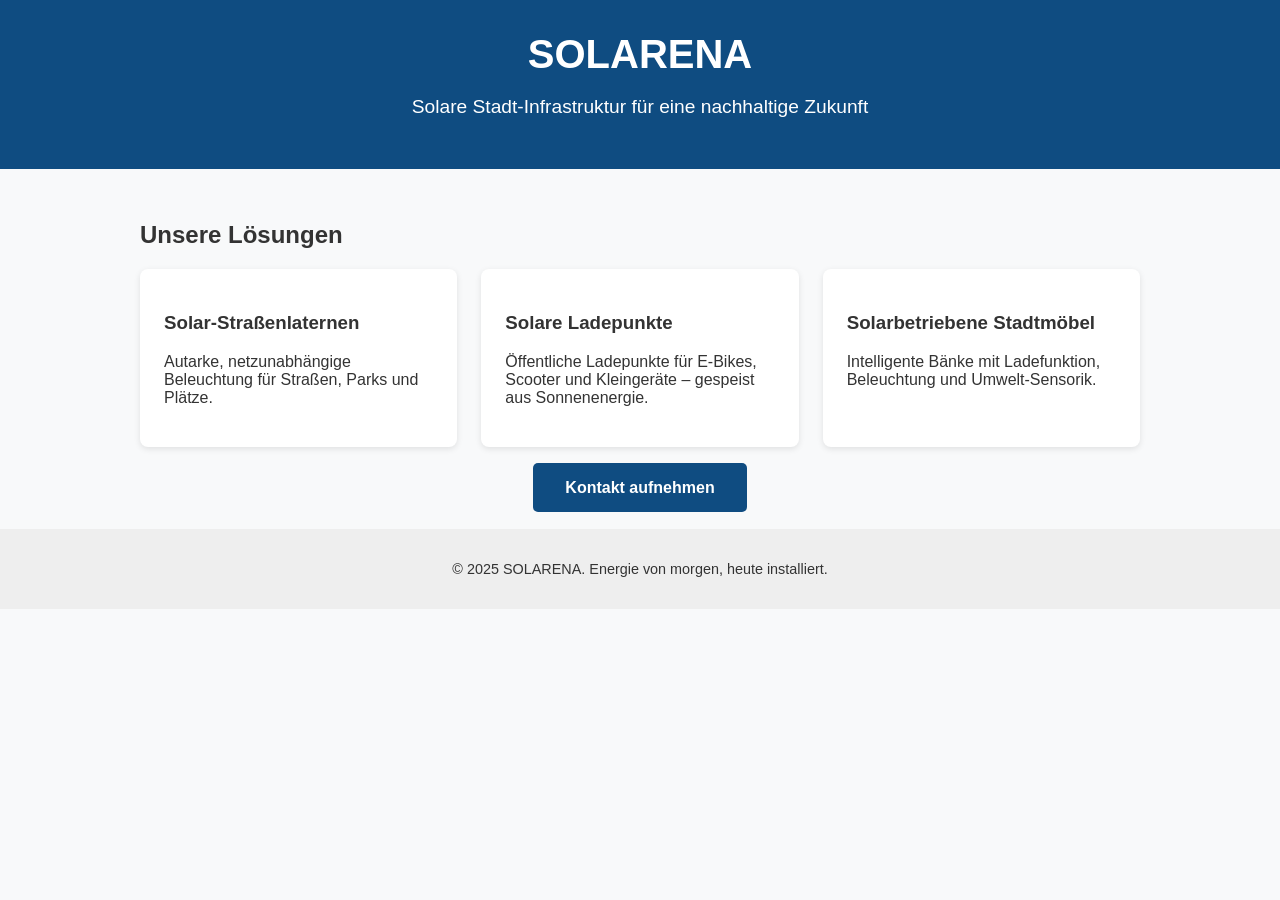
==== index.html @ 1e1f9f19 "Add files via upload" ====
<!DOCTYPE html>
<html lang="de">
<head>
    <meta charset="UTF-8">
    <meta name="viewport" content="width=device-width, initial-scale=1.0">
    <title>SOLARENA – Solarenergie für urbane Infrastruktur</title>
    <style>
        body {
            margin: 0;
            font-family: 'Arial', sans-serif;
            background-color: #f8f9fa;
            color: #333;
        }
        header {
            background: #0f4c81;
            color: white;
            padding: 2rem;
            text-align: center;
        }
        header h1 {
            margin: 0;
            font-size: 2.5rem;
        }
        header p {
            font-size: 1.2rem;
        }
        section {
            padding: 2rem;
            max-width: 1000px;
            margin: auto;
        }
        .products {
            display: grid;
            grid-template-columns: repeat(auto-fit, minmax(250px, 1fr));
            gap: 1.5rem;
        }
        .product {
            background: white;
            padding: 1.5rem;
            border-radius: 8px;
            box-shadow: 0 2px 6px rgba(0,0,0,0.1);
        }
        .cta {
            text-align: center;
            margin-top: 2rem;
        }
        .cta a {
            background: #0f4c81;
            color: white;
            padding: 1rem 2rem;
            text-decoration: none;
            font-weight: bold;
            border-radius: 5px;
        }
        footer {
            text-align: center;
            padding: 2rem;
            background: #eee;
            font-size: 0.9rem;
        }
    </style>
</head>
<body>
    <header>
        <h1>SOLARENA</h1>
        <p>Solare Stadt-Infrastruktur für eine nachhaltige Zukunft</p>
    </header>

    <section>
        <h2>Unsere Lösungen</h2>
        <div class="products">
            <div class="product">
                <h3>Solar-Straßenlaternen</h3>
                <p>Autarke, netzunabhängige Beleuchtung für Straßen, Parks und Plätze.</p>
            </div>
            <div class="product">
                <h3>Solare Ladepunkte</h3>
                <p>Öffentliche Ladepunkte für E-Bikes, Scooter und Kleingeräte – gespeist aus Sonnenenergie.</p>
            </div>
            <div class="product">
                <h3>Solarbetriebene Stadtmöbel</h3>
                <p>Intelligente Bänke mit Ladefunktion, Beleuchtung und Umwelt-Sensorik.</p>
            </div>
        </div>
        <div class="cta">
            <a href="#kontakt">Kontakt aufnehmen</a>
        </div>
    </section>

    <footer>
        &copy; 2025 SOLARENA. Energie von morgen, heute installiert.
    </footer>
</body>
</html>
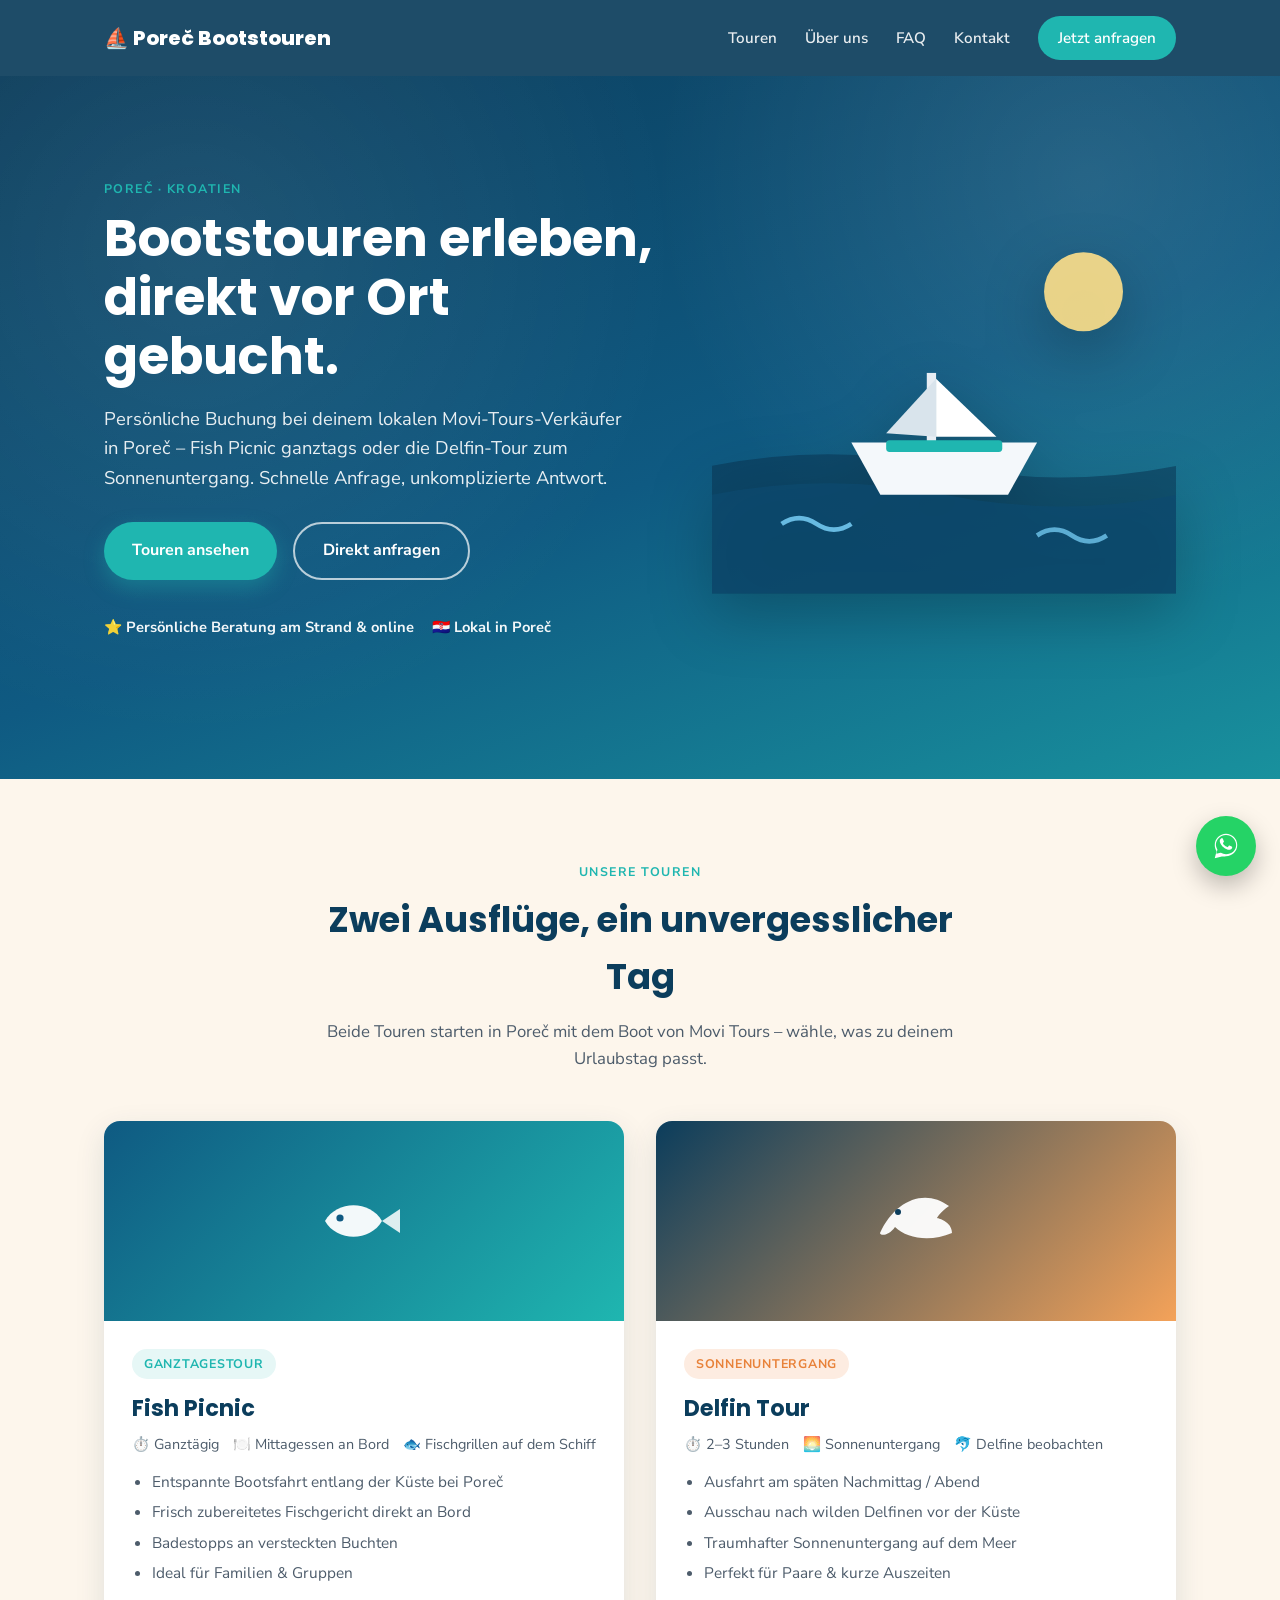
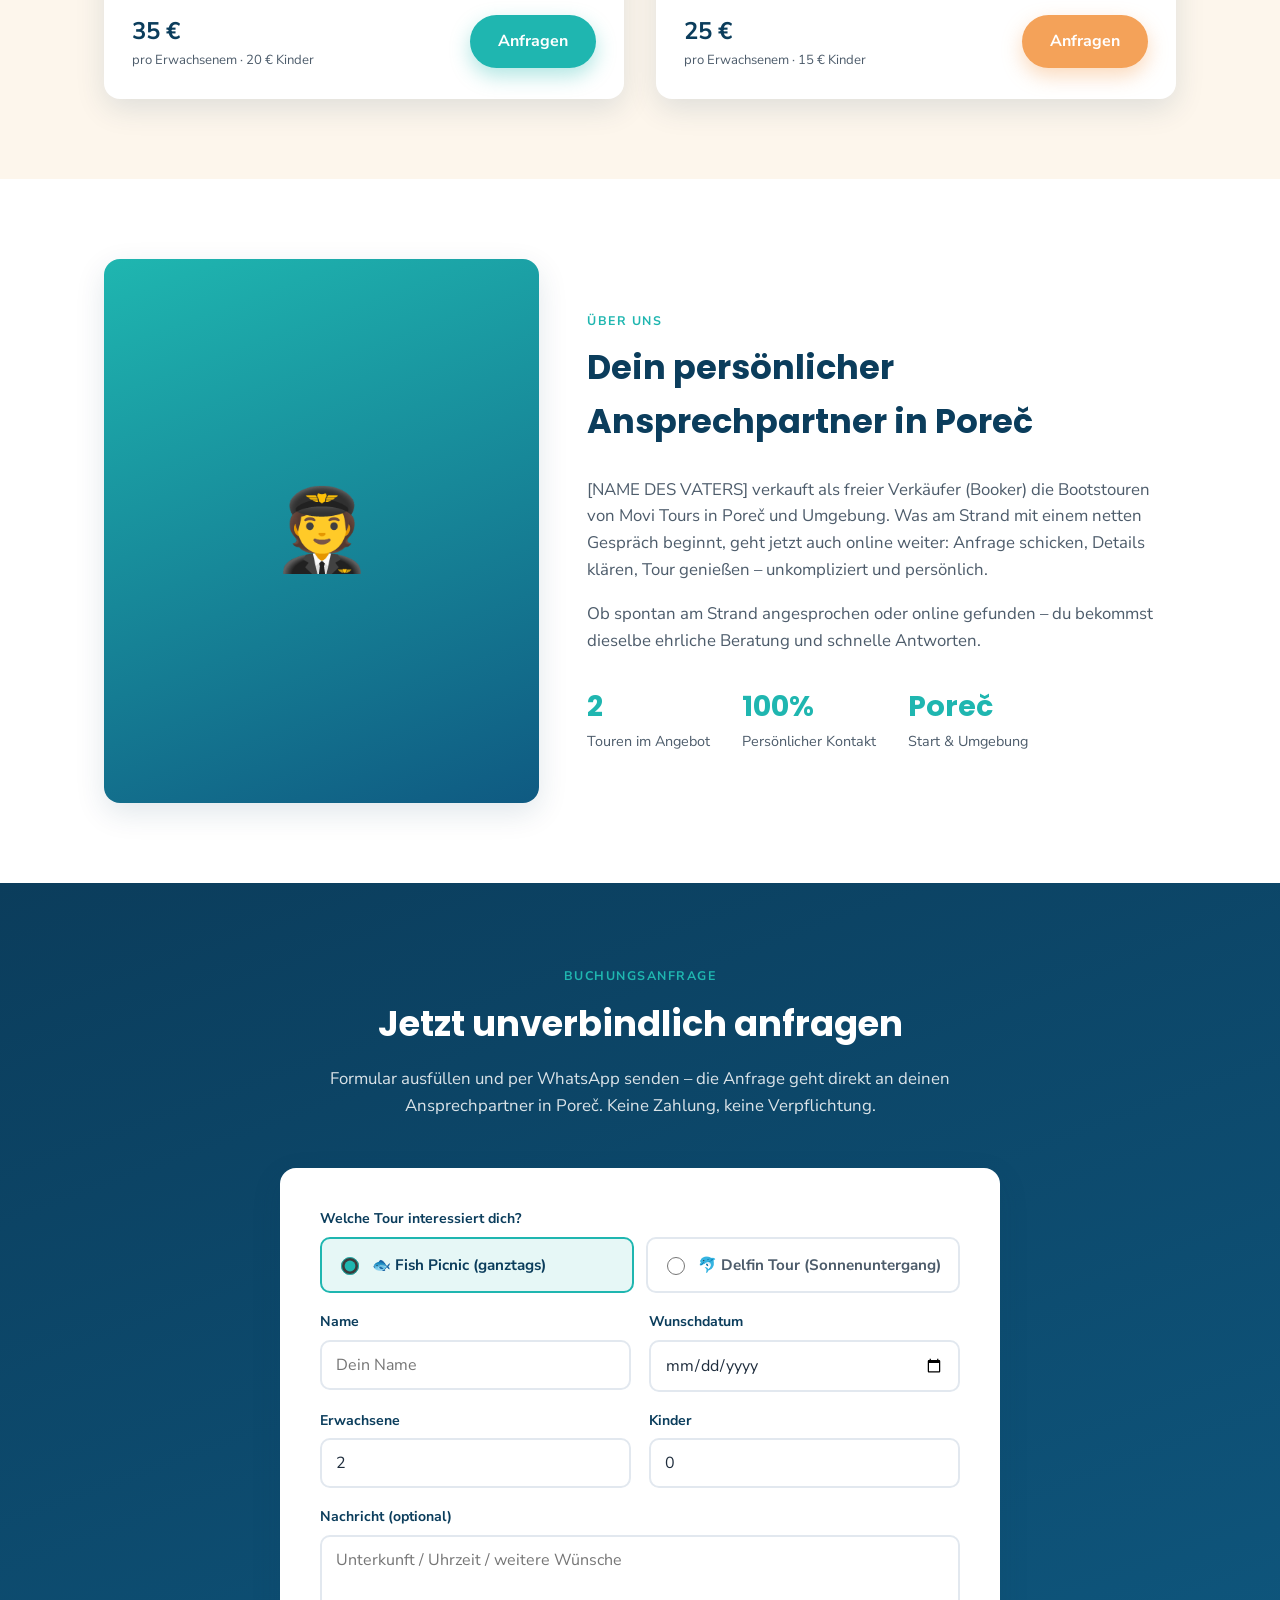
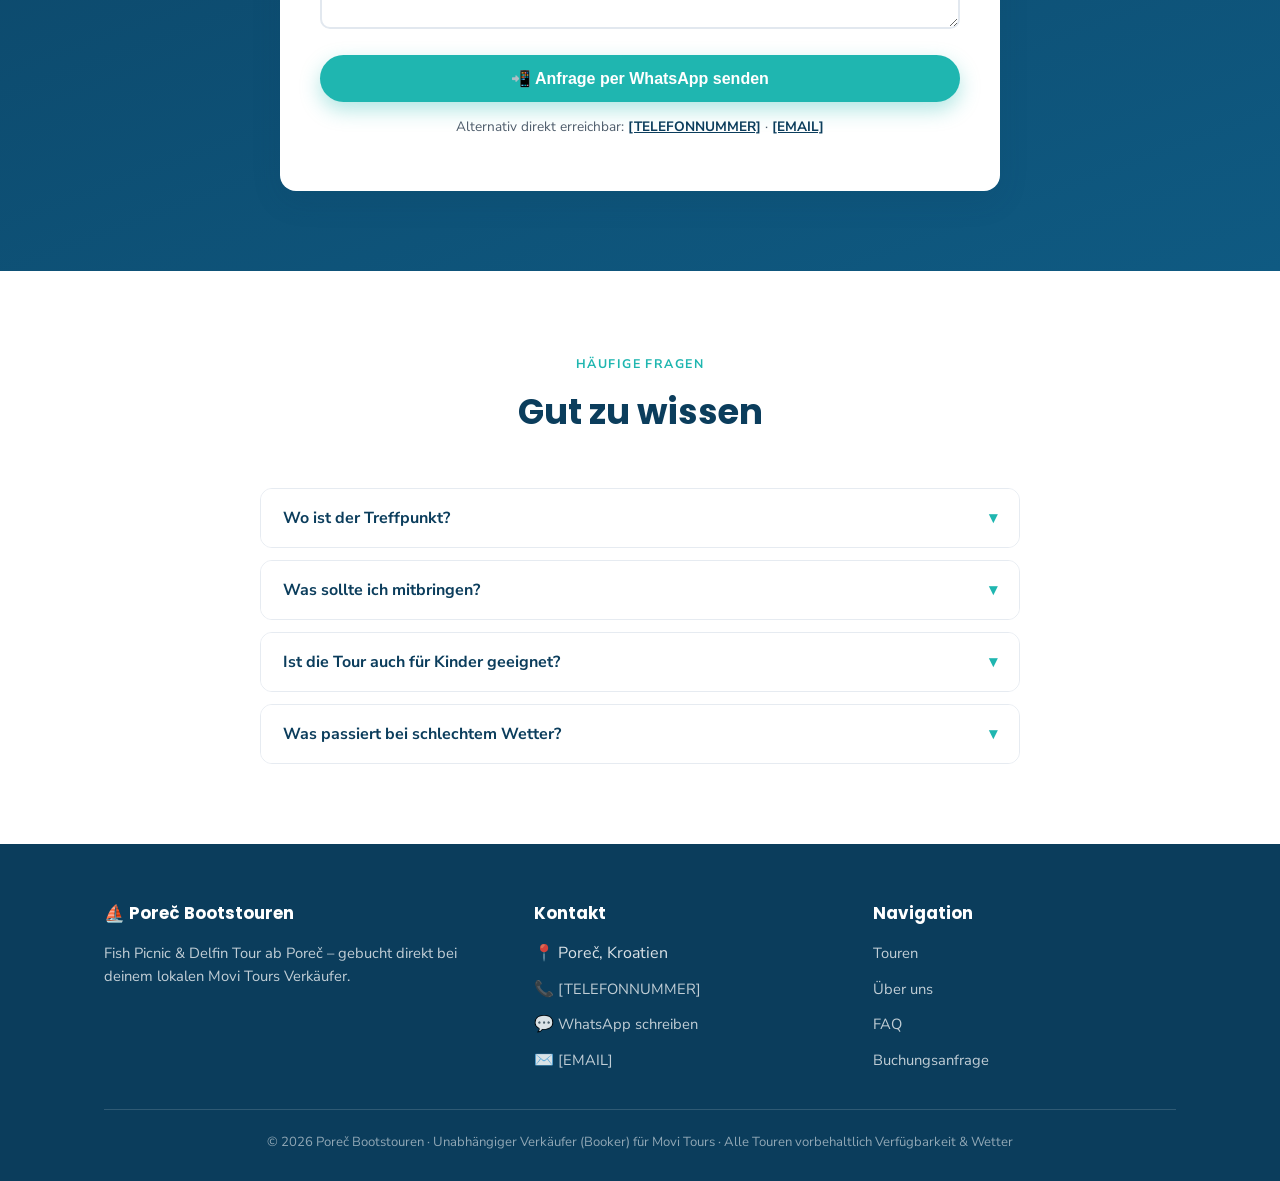
==== commit af74ca54: "Buchungsseite für Bootstouren in Poreč erstellen Ersetzt die alte SOLARENA-Platzhalterseite durch ei" ====
--- a/index.html
+++ b/index.html
@@ -1,95 +1,582 @@
-
 <!DOCTYPE html>
 <html lang="de">
 <head>
-    <meta charset="UTF-8">
-    <meta name="viewport" content="width=device-width, initial-scale=1.0">
-    <title>SOLARENA – Solarenergie für urbane Infrastruktur</title>
-    <style>
-        body {
-            margin: 0;
-            font-family: 'Arial', sans-serif;
-            background-color: #f8f9fa;
-            color: #333;
-        }
-        header {
-            background: #0f4c81;
-            color: white;
-            padding: 2rem;
-            text-align: center;
-        }
-        header h1 {
-            margin: 0;
-            font-size: 2.5rem;
-        }
-        header p {
-            font-size: 1.2rem;
-        }
-        section {
-            padding: 2rem;
-            max-width: 1000px;
-            margin: auto;
-        }
-        .products {
-            display: grid;
-            grid-template-columns: repeat(auto-fit, minmax(250px, 1fr));
-            gap: 1.5rem;
-        }
-        .product {
-            background: white;
-            padding: 1.5rem;
-            border-radius: 8px;
-            box-shadow: 0 2px 6px rgba(0,0,0,0.1);
-        }
-        .cta {
-            text-align: center;
-            margin-top: 2rem;
-        }
-        .cta a {
-            background: #0f4c81;
-            color: white;
-            padding: 1rem 2rem;
-            text-decoration: none;
-            font-weight: bold;
-            border-radius: 5px;
-        }
-        footer {
-            text-align: center;
-            padding: 2rem;
-            background: #eee;
-            font-size: 0.9rem;
-        }
-    </style>
+<meta charset="UTF-8">
+<meta name="viewport" content="width=device-width, initial-scale=1.0">
+<title>Bootstouren Poreč – Fish Picnic &amp; Delfin Tour | Movi Tours Booker</title>
+<meta name="description" content="Fish Picnic und Delfin Sonnenuntergangstour ab Poreč, Kroatien. Persönliche Buchung direkt bei deinem lokalen Movi Tours Verkäufer – schnelle Anfrage per WhatsApp.">
+<link rel="icon" href="data:image/svg+xml,<svg xmlns=%22http://www.w3.org/2000/svg%22 viewBox=%220 0 100 100%22><text y=%22.9em%22 font-size=%2290%22>⛵</text></svg>">
+<link rel="preconnect" href="https://fonts.googleapis.com">
+<link rel="preconnect" href="https://fonts.gstatic.com" crossorigin>
+<link href="https://fonts.googleapis.com/css2?family=Poppins:wght@600;700;800&family=Nunito+Sans:wght@400;600;700&display=swap" rel="stylesheet">
+<style>
+  :root{
+    --sea-deep:#0b3d5c;
+    --sea:#0f5a82;
+    --turquoise:#1fb6b0;
+    --turquoise-light:#e6f7f6;
+    --sunset:#f4a259;
+    --sunset-dark:#e8823a;
+    --sand:#fdf6ec;
+    --ink:#1f2d3d;
+    --ink-soft:#4d5c6b;
+    --white:#ffffff;
+    --radius:16px;
+    --shadow:0 10px 30px rgba(11,61,92,0.12);
+  }
+  *{box-sizing:border-box;}
+  html{scroll-behavior:smooth;}
+  body{
+    margin:0;
+    font-family:'Nunito Sans',sans-serif;
+    color:var(--ink);
+    background:var(--white);
+    line-height:1.6;
+  }
+  h1,h2,h3,.logo{font-family:'Poppins',sans-serif;}
+  a{color:inherit;}
+  img,svg{max-width:100%;display:block;}
+  .container{max-width:1120px;margin:0 auto;padding:0 24px;}
+  .btn{
+    display:inline-flex;align-items:center;justify-content:center;gap:8px;
+    padding:14px 28px;border-radius:999px;font-weight:700;font-size:1rem;
+    text-decoration:none;cursor:pointer;border:none;transition:transform .15s ease, box-shadow .15s ease;
+  }
+  .btn:hover{transform:translateY(-2px);}
+  .btn-primary{background:var(--turquoise);color:var(--white);box-shadow:0 8px 20px rgba(31,182,176,0.35);}
+  .btn-primary:hover{box-shadow:0 12px 26px rgba(31,182,176,0.45);}
+  .btn-sunset{background:var(--sunset);color:var(--white);box-shadow:0 8px 20px rgba(244,162,89,0.4);}
+  .btn-sunset:hover{box-shadow:0 12px 26px rgba(244,162,89,0.5);}
+  .btn-ghost{background:transparent;color:var(--white);border:2px solid rgba(255,255,255,0.7);}
+  .btn-ghost:hover{background:rgba(255,255,255,0.12);}
+  .btn-outline{background:transparent;color:var(--sea-deep);border:2px solid var(--sea-deep);}
+  .btn-outline:hover{background:var(--sea-deep);color:var(--white);}
+  .eyebrow{
+    display:inline-block;text-transform:uppercase;letter-spacing:.12em;font-size:.78rem;
+    font-weight:700;color:var(--turquoise);margin-bottom:10px;
+  }
+  section{padding:80px 0;}
+  @media (max-width:640px){ section{padding:56px 0;} }
+
+  /* Header */
+  header{
+    position:sticky;top:0;z-index:100;background:rgba(11,61,92,0.92);
+    backdrop-filter:blur(6px);transition:box-shadow .2s ease;
+  }
+  header.scrolled{box-shadow:0 6px 24px rgba(0,0,0,0.18);}
+  .nav{display:flex;align-items:center;justify-content:space-between;padding:16px 24px;}
+  .logo{color:var(--white);font-weight:800;font-size:1.25rem;text-decoration:none;display:flex;align-items:center;gap:8px;}
+  .nav-links{display:flex;align-items:center;gap:28px;}
+  .nav-links a{color:var(--white);text-decoration:none;font-weight:600;font-size:.95rem;opacity:.9;}
+  .nav-links a:hover{opacity:1;}
+  .nav-cta{background:var(--turquoise);color:var(--white)!important;padding:10px 20px;border-radius:999px;opacity:1!important;}
+  .nav-toggle{display:none;background:none;border:none;color:var(--white);font-size:1.6rem;cursor:pointer;}
+  @media (max-width:860px){
+    .nav-links{
+      position:absolute;top:100%;left:0;right:0;background:var(--sea-deep);
+      flex-direction:column;align-items:flex-start;padding:16px 24px 24px;gap:16px;
+      display:none;
+    }
+    .nav-links.open{display:flex;}
+    .nav-toggle{display:block;}
+  }
+
+  /* Hero */
+  .hero{
+    position:relative;overflow:hidden;color:var(--white);
+    background:linear-gradient(160deg,var(--sea-deep) 0%,var(--sea) 55%,var(--turquoise) 130%);
+    padding:100px 0 140px;
+  }
+  .hero::before{
+    content:"";position:absolute;inset:0;
+    background-image:
+      radial-gradient(circle at 15% 25%, rgba(255,255,255,0.08) 0, transparent 40%),
+      radial-gradient(circle at 85% 15%, rgba(255,255,255,0.10) 0, transparent 35%);
+    pointer-events:none;
+  }
+  .hero-inner{position:relative;display:grid;grid-template-columns:1.1fr .9fr;gap:40px;align-items:center;}
+  @media (max-width:860px){ .hero-inner{grid-template-columns:1fr;text-align:center;} }
+  .hero h1{font-size:clamp(2.1rem,4.5vw,3.2rem);line-height:1.15;margin:0 0 18px;}
+  .hero p.lead{font-size:1.15rem;color:rgba(255,255,255,0.9);max-width:520px;margin:0 0 30px;}
+  @media (max-width:860px){ .hero p.lead{margin-left:auto;margin-right:auto;} }
+  .hero-actions{display:flex;gap:16px;flex-wrap:wrap;}
+  @media (max-width:860px){ .hero-actions{justify-content:center;} }
+  .hero-badges{display:flex;gap:18px;margin-top:36px;flex-wrap:wrap;}
+  @media (max-width:860px){ .hero-badges{justify-content:center;} }
+  .hero-badge{display:flex;align-items:center;gap:8px;font-weight:700;font-size:.92rem;color:rgba(255,255,255,0.95);}
+  .hero-art{position:relative;}
+  .boat-scene{width:100%;height:auto;filter:drop-shadow(0 20px 30px rgba(0,0,0,0.25));}
+  .wave-divider{display:block;width:100%;position:relative;margin-top:-60px;}
+
+  /* Section headers */
+  .section-head{max-width:640px;margin:0 auto 48px;text-align:center;}
+  .section-head h2{font-size:clamp(1.6rem,3vw,2.2rem);margin:0 0 14px;color:var(--sea-deep);}
+  .section-head p{color:var(--ink-soft);font-size:1.05rem;margin:0;}
+
+  /* Tours */
+  .tours{background:var(--sand);}
+  .tour-grid{display:grid;grid-template-columns:1fr 1fr;gap:32px;}
+  @media (max-width:800px){ .tour-grid{grid-template-columns:1fr;} }
+  .tour-card{
+    background:var(--white);border-radius:var(--radius);overflow:hidden;box-shadow:var(--shadow);
+    display:flex;flex-direction:column;
+  }
+  .tour-media{
+    height:200px;display:flex;align-items:center;justify-content:center;position:relative;overflow:hidden;
+  }
+  .tour-media.fish{background:linear-gradient(135deg,#0f5a82,#1fb6b0);}
+  .tour-media.dolphin{background:linear-gradient(135deg,#0b3d5c,#f4a259);}
+  .tour-media svg{width:96px;height:96px;}
+  .tour-body{padding:28px;display:flex;flex-direction:column;flex:1;}
+  .tour-tag{
+    align-self:flex-start;font-size:.78rem;font-weight:700;text-transform:uppercase;letter-spacing:.06em;
+    padding:5px 12px;border-radius:999px;margin-bottom:12px;
+  }
+  .tag-fish{background:var(--turquoise-light);color:var(--turquoise);}
+  .tag-dolphin{background:#fdece1;color:var(--sunset-dark);}
+  .tour-body h3{font-size:1.4rem;margin:0 0 6px;color:var(--sea-deep);}
+  .tour-meta{color:var(--ink-soft);font-size:.9rem;margin-bottom:14px;display:flex;gap:14px;flex-wrap:wrap;}
+  .tour-meta span{display:inline-flex;align-items:center;gap:6px;}
+  .tour-body ul{margin:0 0 20px;padding-left:20px;color:var(--ink-soft);font-size:.96rem;}
+  .tour-body ul li{margin-bottom:6px;}
+  .tour-footer{margin-top:auto;display:flex;align-items:center;justify-content:space-between;gap:16px;flex-wrap:wrap;}
+  .tour-price{font-size:1.05rem;}
+  .tour-price strong{font-size:1.5rem;color:var(--sea-deep);}
+  .tour-price small{display:block;color:var(--ink-soft);font-weight:400;font-size:.82rem;}
+
+  /* About */
+  .about{}
+  .about-grid{display:grid;grid-template-columns:.85fr 1.15fr;gap:48px;align-items:center;}
+  @media (max-width:800px){ .about-grid{grid-template-columns:1fr;} }
+  .about-photo{
+    aspect-ratio:4/5;border-radius:var(--radius);
+    background:linear-gradient(160deg,var(--turquoise) 0%,var(--sea) 100%);
+    display:flex;align-items:center;justify-content:center;box-shadow:var(--shadow);
+  }
+  .about-photo span{font-size:5rem;}
+  .about h2{color:var(--sea-deep);font-size:clamp(1.6rem,3vw,2.1rem);margin-top:0;}
+  .about p{color:var(--ink-soft);font-size:1.05rem;}
+  .about-stats{display:flex;gap:32px;margin-top:28px;flex-wrap:wrap;}
+  .about-stats div{text-align:left;}
+  .about-stats strong{display:block;font-size:1.8rem;color:var(--turquoise);font-family:'Poppins',sans-serif;}
+  .about-stats span{color:var(--ink-soft);font-size:.9rem;}
+
+  /* Booking */
+  .booking{background:linear-gradient(160deg,var(--sea-deep),var(--sea));color:var(--white);}
+  .booking .section-head h2{color:var(--white);}
+  .booking .section-head p{color:rgba(255,255,255,0.85);}
+  .booking-wrap{
+    background:var(--white);border-radius:var(--radius);box-shadow:var(--shadow);
+    padding:40px;color:var(--ink);max-width:720px;margin:0 auto;
+  }
+  @media (max-width:640px){ .booking-wrap{padding:28px 20px;} }
+  .form-row{display:grid;grid-template-columns:1fr 1fr;gap:18px;margin-bottom:18px;}
+  @media (max-width:560px){ .form-row{grid-template-columns:1fr;} }
+  .field{display:flex;flex-direction:column;gap:6px;}
+  .field.full{grid-column:1/-1;}
+  .field label{font-weight:700;font-size:.88rem;color:var(--sea-deep);}
+  .field input,.field select,.field textarea{
+    padding:12px 14px;border:2px solid #e2e8ef;border-radius:10px;font-family:inherit;font-size:1rem;
+    background:var(--white);color:var(--ink);
+  }
+  .field input:focus,.field select:focus,.field textarea:focus{outline:none;border-color:var(--turquoise);}
+  .tour-choice{display:flex;gap:12px;flex-wrap:wrap;}
+  .tour-choice label{
+    flex:1;min-width:180px;display:flex;align-items:center;gap:10px;padding:14px;border:2px solid #e2e8ef;
+    border-radius:10px;cursor:pointer;font-weight:700;font-size:.95rem;color:var(--ink-soft);
+  }
+  .tour-choice input{accent-color:var(--turquoise);width:18px;height:18px;}
+  .tour-choice label:has(input:checked){border-color:var(--turquoise);background:var(--turquoise-light);color:var(--sea-deep);}
+  .booking-submit{width:100%;margin-top:8px;}
+  .booking-note{font-size:.85rem;color:var(--ink-soft);margin-top:14px;text-align:center;}
+  .form-msg{display:none;margin-top:16px;padding:12px 16px;border-radius:10px;background:#fff3cd;color:#7a5b00;font-size:.9rem;}
+  .form-msg.show{display:block;}
+
+  /* FAQ */
+  .faq-list{max-width:760px;margin:0 auto;display:flex;flex-direction:column;gap:12px;}
+  .faq-item{border:1px solid #e6ebf1;border-radius:12px;overflow:hidden;}
+  .faq-q{
+    width:100%;text-align:left;background:var(--white);border:none;padding:18px 22px;font-weight:700;
+    font-size:1rem;color:var(--sea-deep);cursor:pointer;display:flex;justify-content:space-between;align-items:center;
+    font-family:inherit;
+  }
+  .faq-q .chev{transition:transform .2s ease;color:var(--turquoise);}
+  .faq-item.open .faq-q .chev{transform:rotate(180deg);}
+  .faq-a{max-height:0;overflow:hidden;transition:max-height .25s ease;padding:0 22px;color:var(--ink-soft);}
+  .faq-item.open .faq-a{max-height:220px;padding-bottom:18px;}
+
+  /* Footer */
+  footer{background:var(--sea-deep);color:rgba(255,255,255,0.85);padding:56px 0 28px;}
+  .footer-grid{display:grid;grid-template-columns:1.3fr 1fr 1fr;gap:36px;margin-bottom:36px;}
+  @media (max-width:700px){ .footer-grid{grid-template-columns:1fr;} }
+  footer h4{color:var(--white);font-family:'Poppins',sans-serif;font-size:1.05rem;margin:0 0 14px;}
+  footer p, footer a{font-size:.92rem;color:rgba(255,255,255,0.75);}
+  footer a{text-decoration:none;}
+  footer a:hover{color:var(--white);}
+  footer ul{list-style:none;padding:0;margin:0;display:flex;flex-direction:column;gap:10px;}
+  .footer-bottom{border-top:1px solid rgba(255,255,255,0.15);padding-top:22px;font-size:.82rem;color:rgba(255,255,255,0.55);text-align:center;}
+
+  /* Floating WhatsApp button */
+  .wa-float{
+    position:fixed;bottom:24px;right:24px;z-index:200;
+    background:#25D366;color:var(--white);width:60px;height:60px;border-radius:50%;
+    display:flex;align-items:center;justify-content:center;box-shadow:0 10px 24px rgba(0,0,0,0.25);
+    text-decoration:none;transition:transform .15s ease;
+  }
+  .wa-float:hover{transform:scale(1.07);}
+  .wa-float svg{width:30px;height:30px;}
+</style>
 </head>
 <body>
-    <header>
-        <h1>SOLARENA</h1>
-        <p>Solare Stadt-Infrastruktur für eine nachhaltige Zukunft</p>
-    </header>
-
-    <section>
-        <h2>Unsere Lösungen</h2>
-        <div class="products">
-            <div class="product">
-                <h3>Solar-Straßenlaternen</h3>
-                <p>Autarke, netzunabhängige Beleuchtung für Straßen, Parks und Plätze.</p>
+
+<!--
+  ============================================================
+  ANLEITUNG / PLATZHALTER — bitte vor Veröffentlichung ersetzen
+  ============================================================
+  1. WHATSAPP_NUMBER (unten im <script>) → echte WhatsApp-Nummer
+     im Format Ländercode+Nummer ohne "+", "00" oder Leerzeichen,
+     z.B. für Kroatien: 385981234567
+  2. Alle Texte in eckigen Klammern [ ... ] → echte Angaben
+     (Name, Telefonnummer, E-Mail, Treffpunkt)
+  3. Preise wurden nach Angabe eingetragen (35€/20€, 25€/15€) —
+     bei Änderung einfach im Text suchen & ersetzen.
+  4. Fotos: aktuell nur farbige Illustrationen (kein Server nötig).
+     Wer echte Fotos hat, kann .tour-media / .about-photo per
+     background-image: url('bilder/xyz.jpg') ersetzen.
+  Siehe README.md für Deployment (z.B. GitHub Pages, Netlify).
+  ============================================================
+-->
+
+<header id="siteHeader">
+  <div class="nav container">
+    <a href="#top" class="logo">⛵ Poreč Bootstouren</a>
+    <button class="nav-toggle" id="navToggle" aria-label="Menü öffnen">☰</button>
+    <nav class="nav-links" id="navLinks">
+      <a href="#touren">Touren</a>
+      <a href="#ueber-uns">Über uns</a>
+      <a href="#faq">FAQ</a>
+      <a href="#kontakt">Kontakt</a>
+      <a href="#buchen" class="nav-cta">Jetzt anfragen</a>
+    </nav>
+  </div>
+</header>
+
+<section class="hero" id="top">
+  <div class="container hero-inner">
+    <div>
+      <span class="eyebrow">Poreč · Kroatien</span>
+      <h1>Bootstouren erleben,<br>direkt vor Ort gebucht.</h1>
+      <p class="lead">Persönliche Buchung bei deinem lokalen Movi-Tours-Verkäufer in Poreč – Fish Picnic ganztags oder die Delfin-Tour zum Sonnenuntergang. Schnelle Anfrage, unkomplizierte Antwort.</p>
+      <div class="hero-actions">
+        <a href="#touren" class="btn btn-primary">Touren ansehen</a>
+        <a href="#buchen" class="btn btn-ghost">Direkt anfragen</a>
+      </div>
+      <div class="hero-badges">
+        <div class="hero-badge">⭐️ Persönliche Beratung am Strand &amp; online</div>
+        <div class="hero-badge">🇭🇷 Lokal in Poreč</div>
+      </div>
+    </div>
+    <div class="hero-art">
+      <svg viewBox="0 0 400 320" class="boat-scene" xmlns="http://www.w3.org/2000/svg">
+        <circle cx="320" cy="60" r="34" fill="#ffe08a" opacity="0.9"/>
+        <path d="M0 210 Q100 190 200 210 T400 210 V320 H0 Z" fill="#0a3350" opacity="0.55"/>
+        <path d="M0 235 Q100 215 200 235 T400 235 V320 H0 Z" fill="#0d4a70" opacity="0.7"/>
+        <g>
+          <path d="M120 190 L280 190 L255 235 L145 235 Z" fill="#f4f8fb"/>
+          <rect x="185" y="130" width="8" height="65" fill="#e7edf3"/>
+          <path d="M193 135 L193 185 L245 185 Z" fill="#ffffff"/>
+          <path d="M193 135 L193 185 L150 182 Z" fill="#d9e4ec"/>
+          <rect x="150" y="188" width="100" height="10" rx="3" fill="#1fb6b0"/>
+        </g>
+        <path d="M60 260 Q75 250 90 260 Q105 270 120 260" stroke="#7fd8ff" stroke-width="4" fill="none" opacity="0.8"/>
+        <path d="M280 270 Q295 260 310 270 Q325 280 340 270" stroke="#7fd8ff" stroke-width="4" fill="none" opacity="0.7"/>
+      </svg>
+    </div>
+  </div>
+</section>
+
+<section class="tours" id="touren">
+  <div class="container">
+    <div class="section-head">
+      <span class="eyebrow">Unsere Touren</span>
+      <h2>Zwei Ausflüge, ein unvergesslicher Tag</h2>
+      <p>Beide Touren starten in Poreč mit dem Boot von Movi Tours – wähle, was zu deinem Urlaubstag passt.</p>
+    </div>
+    <div class="tour-grid">
+
+      <article class="tour-card">
+        <div class="tour-media fish">
+          <svg viewBox="0 0 64 64" fill="none" xmlns="http://www.w3.org/2000/svg">
+            <path d="M6 32c8-14 30-14 38 0-8 14-30 14-38 0Z" fill="#fff" opacity="0.95"/>
+            <circle cx="16" cy="30" r="2.4" fill="#0f5a82"/>
+            <path d="M44 32l12-8v16l-12-8Z" fill="#fff" opacity="0.85"/>
+          </svg>
+        </div>
+        <div class="tour-body">
+          <span class="tour-tag tag-fish">Ganztagestour</span>
+          <h3>Fish Picnic</h3>
+          <div class="tour-meta">
+            <span>⏱️ Ganztägig</span>
+            <span>🍽️ Mittagessen an Bord</span>
+            <span>🐟 Fischgrillen auf dem Schiff</span>
+          </div>
+          <ul>
+            <li>Entspannte Bootsfahrt entlang der Küste bei Poreč</li>
+            <li>Frisch zubereitetes Fischgericht direkt an Bord</li>
+            <li>Badestopps an versteckten Buchten</li>
+            <li>Ideal für Familien &amp; Gruppen</li>
+          </ul>
+          <div class="tour-footer">
+            <div class="tour-price">
+              <strong>35 €</strong> <small>pro Erwachsenem · 20 € Kinder</small>
             </div>
-            <div class="product">
-                <h3>Solare Ladepunkte</h3>
-                <p>Öffentliche Ladepunkte für E-Bikes, Scooter und Kleingeräte – gespeist aus Sonnenenergie.</p>
+            <a href="#buchen" class="btn btn-primary" data-tour="Fish Picnic">Anfragen</a>
+          </div>
+        </div>
+      </article>
+
+      <article class="tour-card">
+        <div class="tour-media dolphin">
+          <svg viewBox="0 0 64 64" fill="none" xmlns="http://www.w3.org/2000/svg">
+            <path d="M8 40c10-22 30-30 46-18-6 4-8 8-8 8s10 2 10 10c-14 6-30 4-38-4-4 6-10 6-10 4Z" fill="#fff" opacity="0.95"/>
+            <circle cx="20" cy="26" r="2" fill="#0b3d5c"/>
+          </svg>
+        </div>
+        <div class="tour-body">
+          <span class="tour-tag tag-dolphin">Sonnenuntergang</span>
+          <h3>Delfin Tour</h3>
+          <div class="tour-meta">
+            <span>⏱️ 2–3 Stunden</span>
+            <span>🌅 Sonnenuntergang</span>
+            <span>🐬 Delfine beobachten</span>
+          </div>
+          <ul>
+            <li>Ausfahrt am späten Nachmittag / Abend</li>
+            <li>Ausschau nach wilden Delfinen vor der Küste</li>
+            <li>Traumhafter Sonnenuntergang auf dem Meer</li>
+            <li>Perfekt für Paare &amp; kurze Auszeiten</li>
+          </ul>
+          <div class="tour-footer">
+            <div class="tour-price">
+              <strong>25 €</strong> <small>pro Erwachsenem · 15 € Kinder</small>
             </div>
-            <div class="product">
-                <h3>Solarbetriebene Stadtmöbel</h3>
-                <p>Intelligente Bänke mit Ladefunktion, Beleuchtung und Umwelt-Sensorik.</p>
-            </div>
-        </div>
-        <div class="cta">
-            <a href="#kontakt">Kontakt aufnehmen</a>
-        </div>
-    </section>
-
-    <footer>
-        &copy; 2025 SOLARENA. Energie von morgen, heute installiert.
-    </footer>
+            <a href="#buchen" class="btn btn-sunset" data-tour="Delfin Tour">Anfragen</a>
+          </div>
+        </div>
+      </article>
+
+    </div>
+  </div>
+</section>
+
+<section class="about" id="ueber-uns">
+  <div class="container about-grid">
+    <div class="about-photo"><span>🧑‍✈️</span></div>
+    <div>
+      <span class="eyebrow">Über uns</span>
+      <h2>Dein persönlicher Ansprechpartner in Poreč</h2>
+      <p>[NAME DES VATERS] verkauft als freier Verkäufer (Booker) die Bootstouren von Movi Tours in Poreč und Umgebung. Was am Strand mit einem netten Gespräch beginnt, geht jetzt auch online weiter: Anfrage schicken, Details klären, Tour genießen – unkompliziert und persönlich.</p>
+      <p>Ob spontan am Strand angesprochen oder online gefunden – du bekommst dieselbe ehrliche Beratung und schnelle Antworten.</p>
+      <div class="about-stats">
+        <div><strong>2</strong><span>Touren im Angebot</span></div>
+        <div><strong>100%</strong><span>Persönlicher Kontakt</span></div>
+        <div><strong>Poreč</strong><span>Start &amp; Umgebung</span></div>
+      </div>
+    </div>
+  </div>
+</section>
+
+<section class="booking" id="buchen">
+  <div class="container">
+    <div class="section-head">
+      <span class="eyebrow">Buchungsanfrage</span>
+      <h2>Jetzt unverbindlich anfragen</h2>
+      <p>Formular ausfüllen und per WhatsApp senden – die Anfrage geht direkt an deinen Ansprechpartner in Poreč. Keine Zahlung, keine Verpflichtung.</p>
+    </div>
+    <div class="booking-wrap">
+      <form id="bookingForm">
+        <div class="field full" style="margin-bottom:18px;">
+          <label>Welche Tour interessiert dich?</label>
+          <div class="tour-choice">
+            <label><input type="radio" name="tour" value="Fish Picnic" checked> 🐟 Fish Picnic (ganztags)</label>
+            <label><input type="radio" name="tour" value="Delfin Tour"> 🐬 Delfin Tour (Sonnenuntergang)</label>
+          </div>
+        </div>
+        <div class="form-row">
+          <div class="field">
+            <label for="name">Name</label>
+            <input type="text" id="name" required placeholder="Dein Name">
+          </div>
+          <div class="field">
+            <label for="datum">Wunschdatum</label>
+            <input type="date" id="datum" required>
+          </div>
+        </div>
+        <div class="form-row">
+          <div class="field">
+            <label for="erwachsene">Erwachsene</label>
+            <input type="number" id="erwachsene" min="1" value="2" required>
+          </div>
+          <div class="field">
+            <label for="kinder">Kinder</label>
+            <input type="number" id="kinder" min="0" value="0">
+          </div>
+        </div>
+        <div class="field full" style="margin-bottom:18px;">
+          <label for="nachricht">Nachricht (optional)</label>
+          <textarea id="nachricht" rows="3" placeholder="Unterkunft / Uhrzeit / weitere Wünsche"></textarea>
+        </div>
+        <button type="submit" class="btn btn-primary booking-submit">📲 Anfrage per WhatsApp senden</button>
+        <div class="form-msg" id="formMsg">Bitte fülle Name und Wunschdatum aus, bevor du die Anfrage sendest.</div>
+        <p class="booking-note">Alternativ direkt erreichbar: <a href="tel:+385000000000" style="color:var(--sea-deep);font-weight:700;">[TELEFONNUMMER]</a> · <a href="mailto:info@example.com" style="color:var(--sea-deep);font-weight:700;">[EMAIL]</a></p>
+      </form>
+    </div>
+  </div>
+</section>
+
+<section id="faq">
+  <div class="container">
+    <div class="section-head">
+      <span class="eyebrow">Häufige Fragen</span>
+      <h2>Gut zu wissen</h2>
+    </div>
+    <div class="faq-list">
+      <div class="faq-item">
+        <button class="faq-q">Wo ist der Treffpunkt? <span class="chev">▾</span></button>
+        <div class="faq-a"><p>[TREFFPUNKT eintragen, z.B. Hafen Poreč / Anlegestelle Movi Tours]. Nach der Buchungsanfrage erhältst du die genauen Details.</p></div>
+      </div>
+      <div class="faq-item">
+        <button class="faq-q">Was sollte ich mitbringen? <span class="chev">▾</span></button>
+        <div class="faq-a"><p>Badesachen, Handtuch, Sonnenschutz und gute Laune. Bei der Fish Picnic Tour ist das Mittagessen bereits inklusive.</p></div>
+      </div>
+      <div class="faq-item">
+        <button class="faq-q">Ist die Tour auch für Kinder geeignet? <span class="chev">▾</span></button>
+        <div class="faq-a"><p>Ja, beide Touren sind familienfreundlich. Kinderpreise sind bei den jeweiligen Touren angegeben.</p></div>
+      </div>
+      <div class="faq-item">
+        <button class="faq-q">Was passiert bei schlechtem Wetter? <span class="chev">▾</span></button>
+        <div class="faq-a"><p>Bei ungünstigen Bedingungen wird die Tour gemeinsam verschoben oder storniert. Details klärst du direkt bei der Buchungsanfrage.</p></div>
+      </div>
+    </div>
+  </div>
+</section>
+
+<footer id="kontakt">
+  <div class="container">
+    <div class="footer-grid">
+      <div>
+        <h4>⛵ Poreč Bootstouren</h4>
+        <p>Fish Picnic &amp; Delfin Tour ab Poreč – gebucht direkt bei deinem lokalen Movi Tours Verkäufer.</p>
+      </div>
+      <div>
+        <h4>Kontakt</h4>
+        <ul>
+          <li>📍 Poreč, Kroatien</li>
+          <li>📞 <a href="tel:+385000000000">[TELEFONNUMMER]</a></li>
+          <li>💬 <a href="#" id="footerWa">WhatsApp schreiben</a></li>
+          <li>✉️ <a href="mailto:info@example.com">[EMAIL]</a></li>
+        </ul>
+      </div>
+      <div>
+        <h4>Navigation</h4>
+        <ul>
+          <li><a href="#touren">Touren</a></li>
+          <li><a href="#ueber-uns">Über uns</a></li>
+          <li><a href="#faq">FAQ</a></li>
+          <li><a href="#buchen">Buchungsanfrage</a></li>
+        </ul>
+      </div>
+    </div>
+    <div class="footer-bottom">
+      &copy; <span id="year"></span> Poreč Bootstouren · Unabhängiger Verkäufer (Booker) für Movi Tours · Alle Touren vorbehaltlich Verfügbarkeit &amp; Wetter
+    </div>
+  </div>
+</footer>
+
+<a href="#" class="wa-float" id="waFloat" aria-label="WhatsApp Kontakt" target="_blank" rel="noopener">
+  <svg viewBox="0 0 32 32" fill="currentColor" xmlns="http://www.w3.org/2000/svg">
+    <path d="M16.004 3C9.4 3 4 8.373 4 15c0 2.42.71 4.68 1.94 6.57L4 29l7.61-1.9A11.94 11.94 0 0 0 16 27c6.6 0 12-5.373 12-12S22.6 3 16.004 3Zm0 21.8c-1.98 0-3.83-.55-5.4-1.5l-.39-.23-4.51 1.13 1.2-4.38-.25-.4A9.76 9.76 0 0 1 5.2 15c0-5.96 4.85-10.8 10.8-10.8S26.8 9.04 26.8 15 21.96 24.8 16.004 24.8Zm5.98-8.14c-.33-.16-1.94-.96-2.24-1.07-.3-.11-.52-.16-.74.16-.22.33-.85 1.07-1.04 1.29-.19.22-.38.24-.71.08-.33-.16-1.38-.51-2.63-1.63-.97-.87-1.63-1.94-1.82-2.27-.19-.33-.02-.5.14-.67.15-.15.33-.38.5-.57.16-.19.22-.33.33-.55.11-.22.05-.41-.03-.57-.08-.16-.74-1.78-1.01-2.44-.27-.64-.54-.55-.74-.56h-.63c-.22 0-.57.08-.87.41-.3.33-1.14 1.11-1.14 2.71s1.17 3.14 1.33 3.36c.16.22 2.3 3.5 5.57 4.91.78.34 1.38.54 1.86.69.78.25 1.49.21 2.05.13.63-.09 1.94-.79 2.21-1.56.27-.76.27-1.42.19-1.56-.08-.14-.3-.22-.63-.38Z"/>
+  </svg>
+</a>
+
+<script>
+  // ================================================================
+  // PLATZHALTER — bitte durch echte WhatsApp-Nummer ersetzen
+  // Format: Ländercode + Nummer, ohne "+", "00" oder Leerzeichen
+  // Beispiel Kroatien: "385981234567"
+  // ================================================================
+  const WHATSAPP_NUMBER = "385000000000";
+
+  // Header shadow on scroll
+  const header = document.getElementById('siteHeader');
+  window.addEventListener('scroll', () => {
+    header.classList.toggle('scrolled', window.scrollY > 10);
+  });
+
+  // Mobile nav toggle
+  const navToggle = document.getElementById('navToggle');
+  const navLinks = document.getElementById('navLinks');
+  navToggle.addEventListener('click', () => navLinks.classList.toggle('open'));
+  navLinks.querySelectorAll('a').forEach(a => a.addEventListener('click', () => navLinks.classList.remove('open')));
+
+  // Preselect tour when clicking a card CTA
+  document.querySelectorAll('[data-tour]').forEach(el => {
+    el.addEventListener('click', () => {
+      const tour = el.getAttribute('data-tour');
+      const radio = document.querySelector(`input[name="tour"][value="${tour}"]`);
+      if (radio) radio.checked = true;
+    });
+  });
+
+  // Floating + footer WhatsApp buttons (generic message)
+  function baseWaLink(text) {
+    return `https://wa.me/${WHATSAPP_NUMBER}?text=${encodeURIComponent(text)}`;
+  }
+  document.getElementById('waFloat').href = baseWaLink('Hallo! Ich interessiere mich für eine Bootstour ab Poreč.');
+  document.getElementById('footerWa').addEventListener('click', (e) => {
+    e.preventDefault();
+    window.open(baseWaLink('Hallo! Ich interessiere mich für eine Bootstour ab Poreč.'), '_blank');
+  });
+
+  // Booking form -> WhatsApp message
+  const form = document.getElementById('bookingForm');
+  const formMsg = document.getElementById('formMsg');
+  form.addEventListener('submit', (e) => {
+    e.preventDefault();
+    const name = document.getElementById('name').value.trim();
+    const datum = document.getElementById('datum').value;
+    if (!name || !datum) {
+      formMsg.classList.add('show');
+      return;
+    }
+    formMsg.classList.remove('show');
+    const tour = document.querySelector('input[name="tour"]:checked').value;
+    const erwachsene = document.getElementById('erwachsene').value || '0';
+    const kinder = document.getElementById('kinder').value || '0';
+    const nachricht = document.getElementById('nachricht').value.trim();
+
+    const lines = [
+      `Hallo! Ich möchte eine Bootstour buchen.`,
+      `Tour: ${tour}`,
+      `Name: ${name}`,
+      `Datum: ${datum}`,
+      `Personen: ${erwachsene} Erwachsene, ${kinder} Kinder`,
+    ];
+    if (nachricht) lines.push(`Nachricht: ${nachricht}`);
+
+    window.open(baseWaLink(lines.join('\n')), '_blank');
+  });
+
+  // FAQ accordion
+  document.querySelectorAll('.faq-item').forEach(item => {
+    item.querySelector('.faq-q').addEventListener('click', () => {
+      const isOpen = item.classList.contains('open');
+      document.querySelectorAll('.faq-item.open').forEach(o => o.classList.remove('open'));
+      if (!isOpen) item.classList.add('open');
+    });
+  });
+
+  document.getElementById('year').textContent = new Date().getFullYear();
+</script>
 </body>
 </html>
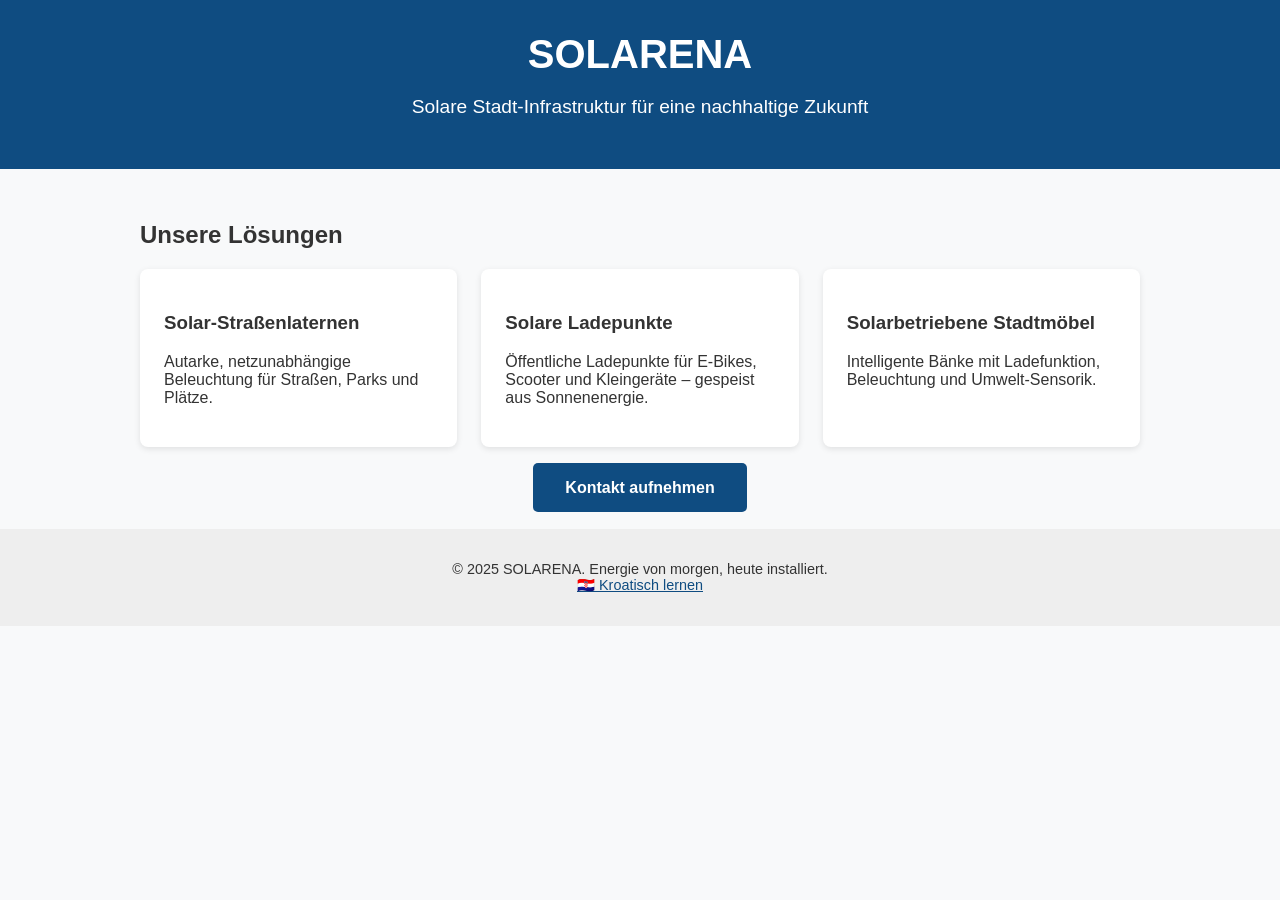
==== commit 99762878: "Expand Croatian course to 7 units and link app from landing page Add 3 new units (Alltag & Zeit, Wet" ====
--- a/index.html
+++ b/index.html
@@ -1,582 +1,97 @@
+
 <!DOCTYPE html>
 <html lang="de">
 <head>
-<meta charset="UTF-8">
-<meta name="viewport" content="width=device-width, initial-scale=1.0">
-<title>Bootstouren Poreč – Fish Picnic &amp; Delfin Tour | Movi Tours Booker</title>
-<meta name="description" content="Fish Picnic und Delfin Sonnenuntergangstour ab Poreč, Kroatien. Persönliche Buchung direkt bei deinem lokalen Movi Tours Verkäufer – schnelle Anfrage per WhatsApp.">
-<link rel="icon" href="data:image/svg+xml,<svg xmlns=%22http://www.w3.org/2000/svg%22 viewBox=%220 0 100 100%22><text y=%22.9em%22 font-size=%2290%22>⛵</text></svg>">
-<link rel="preconnect" href="https://fonts.googleapis.com">
-<link rel="preconnect" href="https://fonts.gstatic.com" crossorigin>
-<link href="https://fonts.googleapis.com/css2?family=Poppins:wght@600;700;800&family=Nunito+Sans:wght@400;600;700&display=swap" rel="stylesheet">
-<style>
-  :root{
-    --sea-deep:#0b3d5c;
-    --sea:#0f5a82;
-    --turquoise:#1fb6b0;
-    --turquoise-light:#e6f7f6;
-    --sunset:#f4a259;
-    --sunset-dark:#e8823a;
-    --sand:#fdf6ec;
-    --ink:#1f2d3d;
-    --ink-soft:#4d5c6b;
-    --white:#ffffff;
-    --radius:16px;
-    --shadow:0 10px 30px rgba(11,61,92,0.12);
-  }
-  *{box-sizing:border-box;}
-  html{scroll-behavior:smooth;}
-  body{
-    margin:0;
-    font-family:'Nunito Sans',sans-serif;
-    color:var(--ink);
-    background:var(--white);
-    line-height:1.6;
-  }
-  h1,h2,h3,.logo{font-family:'Poppins',sans-serif;}
-  a{color:inherit;}
-  img,svg{max-width:100%;display:block;}
-  .container{max-width:1120px;margin:0 auto;padding:0 24px;}
-  .btn{
-    display:inline-flex;align-items:center;justify-content:center;gap:8px;
-    padding:14px 28px;border-radius:999px;font-weight:700;font-size:1rem;
-    text-decoration:none;cursor:pointer;border:none;transition:transform .15s ease, box-shadow .15s ease;
-  }
-  .btn:hover{transform:translateY(-2px);}
-  .btn-primary{background:var(--turquoise);color:var(--white);box-shadow:0 8px 20px rgba(31,182,176,0.35);}
-  .btn-primary:hover{box-shadow:0 12px 26px rgba(31,182,176,0.45);}
-  .btn-sunset{background:var(--sunset);color:var(--white);box-shadow:0 8px 20px rgba(244,162,89,0.4);}
-  .btn-sunset:hover{box-shadow:0 12px 26px rgba(244,162,89,0.5);}
-  .btn-ghost{background:transparent;color:var(--white);border:2px solid rgba(255,255,255,0.7);}
-  .btn-ghost:hover{background:rgba(255,255,255,0.12);}
-  .btn-outline{background:transparent;color:var(--sea-deep);border:2px solid var(--sea-deep);}
-  .btn-outline:hover{background:var(--sea-deep);color:var(--white);}
-  .eyebrow{
-    display:inline-block;text-transform:uppercase;letter-spacing:.12em;font-size:.78rem;
-    font-weight:700;color:var(--turquoise);margin-bottom:10px;
-  }
-  section{padding:80px 0;}
-  @media (max-width:640px){ section{padding:56px 0;} }
-
-  /* Header */
-  header{
-    position:sticky;top:0;z-index:100;background:rgba(11,61,92,0.92);
-    backdrop-filter:blur(6px);transition:box-shadow .2s ease;
-  }
-  header.scrolled{box-shadow:0 6px 24px rgba(0,0,0,0.18);}
-  .nav{display:flex;align-items:center;justify-content:space-between;padding:16px 24px;}
-  .logo{color:var(--white);font-weight:800;font-size:1.25rem;text-decoration:none;display:flex;align-items:center;gap:8px;}
-  .nav-links{display:flex;align-items:center;gap:28px;}
-  .nav-links a{color:var(--white);text-decoration:none;font-weight:600;font-size:.95rem;opacity:.9;}
-  .nav-links a:hover{opacity:1;}
-  .nav-cta{background:var(--turquoise);color:var(--white)!important;padding:10px 20px;border-radius:999px;opacity:1!important;}
-  .nav-toggle{display:none;background:none;border:none;color:var(--white);font-size:1.6rem;cursor:pointer;}
-  @media (max-width:860px){
-    .nav-links{
-      position:absolute;top:100%;left:0;right:0;background:var(--sea-deep);
-      flex-direction:column;align-items:flex-start;padding:16px 24px 24px;gap:16px;
-      display:none;
-    }
-    .nav-links.open{display:flex;}
-    .nav-toggle{display:block;}
-  }
-
-  /* Hero */
-  .hero{
-    position:relative;overflow:hidden;color:var(--white);
-    background:linear-gradient(160deg,var(--sea-deep) 0%,var(--sea) 55%,var(--turquoise) 130%);
-    padding:100px 0 140px;
-  }
-  .hero::before{
-    content:"";position:absolute;inset:0;
-    background-image:
-      radial-gradient(circle at 15% 25%, rgba(255,255,255,0.08) 0, transparent 40%),
-      radial-gradient(circle at 85% 15%, rgba(255,255,255,0.10) 0, transparent 35%);
-    pointer-events:none;
-  }
-  .hero-inner{position:relative;display:grid;grid-template-columns:1.1fr .9fr;gap:40px;align-items:center;}
-  @media (max-width:860px){ .hero-inner{grid-template-columns:1fr;text-align:center;} }
-  .hero h1{font-size:clamp(2.1rem,4.5vw,3.2rem);line-height:1.15;margin:0 0 18px;}
-  .hero p.lead{font-size:1.15rem;color:rgba(255,255,255,0.9);max-width:520px;margin:0 0 30px;}
-  @media (max-width:860px){ .hero p.lead{margin-left:auto;margin-right:auto;} }
-  .hero-actions{display:flex;gap:16px;flex-wrap:wrap;}
-  @media (max-width:860px){ .hero-actions{justify-content:center;} }
-  .hero-badges{display:flex;gap:18px;margin-top:36px;flex-wrap:wrap;}
-  @media (max-width:860px){ .hero-badges{justify-content:center;} }
-  .hero-badge{display:flex;align-items:center;gap:8px;font-weight:700;font-size:.92rem;color:rgba(255,255,255,0.95);}
-  .hero-art{position:relative;}
-  .boat-scene{width:100%;height:auto;filter:drop-shadow(0 20px 30px rgba(0,0,0,0.25));}
-  .wave-divider{display:block;width:100%;position:relative;margin-top:-60px;}
-
-  /* Section headers */
-  .section-head{max-width:640px;margin:0 auto 48px;text-align:center;}
-  .section-head h2{font-size:clamp(1.6rem,3vw,2.2rem);margin:0 0 14px;color:var(--sea-deep);}
-  .section-head p{color:var(--ink-soft);font-size:1.05rem;margin:0;}
-
-  /* Tours */
-  .tours{background:var(--sand);}
-  .tour-grid{display:grid;grid-template-columns:1fr 1fr;gap:32px;}
-  @media (max-width:800px){ .tour-grid{grid-template-columns:1fr;} }
-  .tour-card{
-    background:var(--white);border-radius:var(--radius);overflow:hidden;box-shadow:var(--shadow);
-    display:flex;flex-direction:column;
-  }
-  .tour-media{
-    height:200px;display:flex;align-items:center;justify-content:center;position:relative;overflow:hidden;
-  }
-  .tour-media.fish{background:linear-gradient(135deg,#0f5a82,#1fb6b0);}
-  .tour-media.dolphin{background:linear-gradient(135deg,#0b3d5c,#f4a259);}
-  .tour-media svg{width:96px;height:96px;}
-  .tour-body{padding:28px;display:flex;flex-direction:column;flex:1;}
-  .tour-tag{
-    align-self:flex-start;font-size:.78rem;font-weight:700;text-transform:uppercase;letter-spacing:.06em;
-    padding:5px 12px;border-radius:999px;margin-bottom:12px;
-  }
-  .tag-fish{background:var(--turquoise-light);color:var(--turquoise);}
-  .tag-dolphin{background:#fdece1;color:var(--sunset-dark);}
-  .tour-body h3{font-size:1.4rem;margin:0 0 6px;color:var(--sea-deep);}
-  .tour-meta{color:var(--ink-soft);font-size:.9rem;margin-bottom:14px;display:flex;gap:14px;flex-wrap:wrap;}
-  .tour-meta span{display:inline-flex;align-items:center;gap:6px;}
-  .tour-body ul{margin:0 0 20px;padding-left:20px;color:var(--ink-soft);font-size:.96rem;}
-  .tour-body ul li{margin-bottom:6px;}
-  .tour-footer{margin-top:auto;display:flex;align-items:center;justify-content:space-between;gap:16px;flex-wrap:wrap;}
-  .tour-price{font-size:1.05rem;}
-  .tour-price strong{font-size:1.5rem;color:var(--sea-deep);}
-  .tour-price small{display:block;color:var(--ink-soft);font-weight:400;font-size:.82rem;}
-
-  /* About */
-  .about{}
-  .about-grid{display:grid;grid-template-columns:.85fr 1.15fr;gap:48px;align-items:center;}
-  @media (max-width:800px){ .about-grid{grid-template-columns:1fr;} }
-  .about-photo{
-    aspect-ratio:4/5;border-radius:var(--radius);
-    background:linear-gradient(160deg,var(--turquoise) 0%,var(--sea) 100%);
-    display:flex;align-items:center;justify-content:center;box-shadow:var(--shadow);
-  }
-  .about-photo span{font-size:5rem;}
-  .about h2{color:var(--sea-deep);font-size:clamp(1.6rem,3vw,2.1rem);margin-top:0;}
-  .about p{color:var(--ink-soft);font-size:1.05rem;}
-  .about-stats{display:flex;gap:32px;margin-top:28px;flex-wrap:wrap;}
-  .about-stats div{text-align:left;}
-  .about-stats strong{display:block;font-size:1.8rem;color:var(--turquoise);font-family:'Poppins',sans-serif;}
-  .about-stats span{color:var(--ink-soft);font-size:.9rem;}
-
-  /* Booking */
-  .booking{background:linear-gradient(160deg,var(--sea-deep),var(--sea));color:var(--white);}
-  .booking .section-head h2{color:var(--white);}
-  .booking .section-head p{color:rgba(255,255,255,0.85);}
-  .booking-wrap{
-    background:var(--white);border-radius:var(--radius);box-shadow:var(--shadow);
-    padding:40px;color:var(--ink);max-width:720px;margin:0 auto;
-  }
-  @media (max-width:640px){ .booking-wrap{padding:28px 20px;} }
-  .form-row{display:grid;grid-template-columns:1fr 1fr;gap:18px;margin-bottom:18px;}
-  @media (max-width:560px){ .form-row{grid-template-columns:1fr;} }
-  .field{display:flex;flex-direction:column;gap:6px;}
-  .field.full{grid-column:1/-1;}
-  .field label{font-weight:700;font-size:.88rem;color:var(--sea-deep);}
-  .field input,.field select,.field textarea{
-    padding:12px 14px;border:2px solid #e2e8ef;border-radius:10px;font-family:inherit;font-size:1rem;
-    background:var(--white);color:var(--ink);
-  }
-  .field input:focus,.field select:focus,.field textarea:focus{outline:none;border-color:var(--turquoise);}
-  .tour-choice{display:flex;gap:12px;flex-wrap:wrap;}
-  .tour-choice label{
-    flex:1;min-width:180px;display:flex;align-items:center;gap:10px;padding:14px;border:2px solid #e2e8ef;
-    border-radius:10px;cursor:pointer;font-weight:700;font-size:.95rem;color:var(--ink-soft);
-  }
-  .tour-choice input{accent-color:var(--turquoise);width:18px;height:18px;}
-  .tour-choice label:has(input:checked){border-color:var(--turquoise);background:var(--turquoise-light);color:var(--sea-deep);}
-  .booking-submit{width:100%;margin-top:8px;}
-  .booking-note{font-size:.85rem;color:var(--ink-soft);margin-top:14px;text-align:center;}
-  .form-msg{display:none;margin-top:16px;padding:12px 16px;border-radius:10px;background:#fff3cd;color:#7a5b00;font-size:.9rem;}
-  .form-msg.show{display:block;}
-
-  /* FAQ */
-  .faq-list{max-width:760px;margin:0 auto;display:flex;flex-direction:column;gap:12px;}
-  .faq-item{border:1px solid #e6ebf1;border-radius:12px;overflow:hidden;}
-  .faq-q{
-    width:100%;text-align:left;background:var(--white);border:none;padding:18px 22px;font-weight:700;
-    font-size:1rem;color:var(--sea-deep);cursor:pointer;display:flex;justify-content:space-between;align-items:center;
-    font-family:inherit;
-  }
-  .faq-q .chev{transition:transform .2s ease;color:var(--turquoise);}
-  .faq-item.open .faq-q .chev{transform:rotate(180deg);}
-  .faq-a{max-height:0;overflow:hidden;transition:max-height .25s ease;padding:0 22px;color:var(--ink-soft);}
-  .faq-item.open .faq-a{max-height:220px;padding-bottom:18px;}
-
-  /* Footer */
-  footer{background:var(--sea-deep);color:rgba(255,255,255,0.85);padding:56px 0 28px;}
-  .footer-grid{display:grid;grid-template-columns:1.3fr 1fr 1fr;gap:36px;margin-bottom:36px;}
-  @media (max-width:700px){ .footer-grid{grid-template-columns:1fr;} }
-  footer h4{color:var(--white);font-family:'Poppins',sans-serif;font-size:1.05rem;margin:0 0 14px;}
-  footer p, footer a{font-size:.92rem;color:rgba(255,255,255,0.75);}
-  footer a{text-decoration:none;}
-  footer a:hover{color:var(--white);}
-  footer ul{list-style:none;padding:0;margin:0;display:flex;flex-direction:column;gap:10px;}
-  .footer-bottom{border-top:1px solid rgba(255,255,255,0.15);padding-top:22px;font-size:.82rem;color:rgba(255,255,255,0.55);text-align:center;}
-
-  /* Floating WhatsApp button */
-  .wa-float{
-    position:fixed;bottom:24px;right:24px;z-index:200;
-    background:#25D366;color:var(--white);width:60px;height:60px;border-radius:50%;
-    display:flex;align-items:center;justify-content:center;box-shadow:0 10px 24px rgba(0,0,0,0.25);
-    text-decoration:none;transition:transform .15s ease;
-  }
-  .wa-float:hover{transform:scale(1.07);}
-  .wa-float svg{width:30px;height:30px;}
-</style>
+    <meta charset="UTF-8">
+    <meta name="viewport" content="width=device-width, initial-scale=1.0">
+    <title>SOLARENA – Solarenergie für urbane Infrastruktur</title>
+    <style>
+        body {
+            margin: 0;
+            font-family: 'Arial', sans-serif;
+            background-color: #f8f9fa;
+            color: #333;
+        }
+        header {
+            background: #0f4c81;
+            color: white;
+            padding: 2rem;
+            text-align: center;
+        }
+        header h1 {
+            margin: 0;
+            font-size: 2.5rem;
+        }
+        header p {
+            font-size: 1.2rem;
+        }
+        section {
+            padding: 2rem;
+            max-width: 1000px;
+            margin: auto;
+        }
+        .products {
+            display: grid;
+            grid-template-columns: repeat(auto-fit, minmax(250px, 1fr));
+            gap: 1.5rem;
+        }
+        .product {
+            background: white;
+            padding: 1.5rem;
+            border-radius: 8px;
+            box-shadow: 0 2px 6px rgba(0,0,0,0.1);
+        }
+        .cta {
+            text-align: center;
+            margin-top: 2rem;
+        }
+        .cta a {
+            background: #0f4c81;
+            color: white;
+            padding: 1rem 2rem;
+            text-decoration: none;
+            font-weight: bold;
+            border-radius: 5px;
+        }
+        footer {
+            text-align: center;
+            padding: 2rem;
+            background: #eee;
+            font-size: 0.9rem;
+        }
+    </style>
 </head>
 <body>
+    <header>
+        <h1>SOLARENA</h1>
+        <p>Solare Stadt-Infrastruktur für eine nachhaltige Zukunft</p>
+    </header>
 
-<!--
-  ============================================================
-  ANLEITUNG / PLATZHALTER — bitte vor Veröffentlichung ersetzen
-  ============================================================
-  1. WHATSAPP_NUMBER (unten im <script>) → echte WhatsApp-Nummer
-     im Format Ländercode+Nummer ohne "+", "00" oder Leerzeichen,
-     z.B. für Kroatien: 385981234567
-  2. Alle Texte in eckigen Klammern [ ... ] → echte Angaben
-     (Name, Telefonnummer, E-Mail, Treffpunkt)
-  3. Preise wurden nach Angabe eingetragen (35€/20€, 25€/15€) —
-     bei Änderung einfach im Text suchen & ersetzen.
-  4. Fotos: aktuell nur farbige Illustrationen (kein Server nötig).
-     Wer echte Fotos hat, kann .tour-media / .about-photo per
-     background-image: url('bilder/xyz.jpg') ersetzen.
-  Siehe README.md für Deployment (z.B. GitHub Pages, Netlify).
-  ============================================================
--->
+    <section>
+        <h2>Unsere Lösungen</h2>
+        <div class="products">
+            <div class="product">
+                <h3>Solar-Straßenlaternen</h3>
+                <p>Autarke, netzunabhängige Beleuchtung für Straßen, Parks und Plätze.</p>
+            </div>
+            <div class="product">
+                <h3>Solare Ladepunkte</h3>
+                <p>Öffentliche Ladepunkte für E-Bikes, Scooter und Kleingeräte – gespeist aus Sonnenenergie.</p>
+            </div>
+            <div class="product">
+                <h3>Solarbetriebene Stadtmöbel</h3>
+                <p>Intelligente Bänke mit Ladefunktion, Beleuchtung und Umwelt-Sensorik.</p>
+            </div>
+        </div>
+        <div class="cta">
+            <a href="#kontakt">Kontakt aufnehmen</a>
+        </div>
+    </section>
 
-<header id="siteHeader">
-  <div class="nav container">
-    <a href="#top" class="logo">⛵ Poreč Bootstouren</a>
-    <button class="nav-toggle" id="navToggle" aria-label="Menü öffnen">☰</button>
-    <nav class="nav-links" id="navLinks">
-      <a href="#touren">Touren</a>
-      <a href="#ueber-uns">Über uns</a>
-      <a href="#faq">FAQ</a>
-      <a href="#kontakt">Kontakt</a>
-      <a href="#buchen" class="nav-cta">Jetzt anfragen</a>
-    </nav>
-  </div>
-</header>
-
-<section class="hero" id="top">
-  <div class="container hero-inner">
-    <div>
-      <span class="eyebrow">Poreč · Kroatien</span>
-      <h1>Bootstouren erleben,<br>direkt vor Ort gebucht.</h1>
-      <p class="lead">Persönliche Buchung bei deinem lokalen Movi-Tours-Verkäufer in Poreč – Fish Picnic ganztags oder die Delfin-Tour zum Sonnenuntergang. Schnelle Anfrage, unkomplizierte Antwort.</p>
-      <div class="hero-actions">
-        <a href="#touren" class="btn btn-primary">Touren ansehen</a>
-        <a href="#buchen" class="btn btn-ghost">Direkt anfragen</a>
-      </div>
-      <div class="hero-badges">
-        <div class="hero-badge">⭐️ Persönliche Beratung am Strand &amp; online</div>
-        <div class="hero-badge">🇭🇷 Lokal in Poreč</div>
-      </div>
-    </div>
-    <div class="hero-art">
-      <svg viewBox="0 0 400 320" class="boat-scene" xmlns="http://www.w3.org/2000/svg">
-        <circle cx="320" cy="60" r="34" fill="#ffe08a" opacity="0.9"/>
-        <path d="M0 210 Q100 190 200 210 T400 210 V320 H0 Z" fill="#0a3350" opacity="0.55"/>
-        <path d="M0 235 Q100 215 200 235 T400 235 V320 H0 Z" fill="#0d4a70" opacity="0.7"/>
-        <g>
-          <path d="M120 190 L280 190 L255 235 L145 235 Z" fill="#f4f8fb"/>
-          <rect x="185" y="130" width="8" height="65" fill="#e7edf3"/>
-          <path d="M193 135 L193 185 L245 185 Z" fill="#ffffff"/>
-          <path d="M193 135 L193 185 L150 182 Z" fill="#d9e4ec"/>
-          <rect x="150" y="188" width="100" height="10" rx="3" fill="#1fb6b0"/>
-        </g>
-        <path d="M60 260 Q75 250 90 260 Q105 270 120 260" stroke="#7fd8ff" stroke-width="4" fill="none" opacity="0.8"/>
-        <path d="M280 270 Q295 260 310 270 Q325 280 340 270" stroke="#7fd8ff" stroke-width="4" fill="none" opacity="0.7"/>
-      </svg>
-    </div>
-  </div>
-</section>
-
-<section class="tours" id="touren">
-  <div class="container">
-    <div class="section-head">
-      <span class="eyebrow">Unsere Touren</span>
-      <h2>Zwei Ausflüge, ein unvergesslicher Tag</h2>
-      <p>Beide Touren starten in Poreč mit dem Boot von Movi Tours – wähle, was zu deinem Urlaubstag passt.</p>
-    </div>
-    <div class="tour-grid">
-
-      <article class="tour-card">
-        <div class="tour-media fish">
-          <svg viewBox="0 0 64 64" fill="none" xmlns="http://www.w3.org/2000/svg">
-            <path d="M6 32c8-14 30-14 38 0-8 14-30 14-38 0Z" fill="#fff" opacity="0.95"/>
-            <circle cx="16" cy="30" r="2.4" fill="#0f5a82"/>
-            <path d="M44 32l12-8v16l-12-8Z" fill="#fff" opacity="0.85"/>
-          </svg>
-        </div>
-        <div class="tour-body">
-          <span class="tour-tag tag-fish">Ganztagestour</span>
-          <h3>Fish Picnic</h3>
-          <div class="tour-meta">
-            <span>⏱️ Ganztägig</span>
-            <span>🍽️ Mittagessen an Bord</span>
-            <span>🐟 Fischgrillen auf dem Schiff</span>
-          </div>
-          <ul>
-            <li>Entspannte Bootsfahrt entlang der Küste bei Poreč</li>
-            <li>Frisch zubereitetes Fischgericht direkt an Bord</li>
-            <li>Badestopps an versteckten Buchten</li>
-            <li>Ideal für Familien &amp; Gruppen</li>
-          </ul>
-          <div class="tour-footer">
-            <div class="tour-price">
-              <strong>35 €</strong> <small>pro Erwachsenem · 20 € Kinder</small>
-            </div>
-            <a href="#buchen" class="btn btn-primary" data-tour="Fish Picnic">Anfragen</a>
-          </div>
-        </div>
-      </article>
-
-      <article class="tour-card">
-        <div class="tour-media dolphin">
-          <svg viewBox="0 0 64 64" fill="none" xmlns="http://www.w3.org/2000/svg">
-            <path d="M8 40c10-22 30-30 46-18-6 4-8 8-8 8s10 2 10 10c-14 6-30 4-38-4-4 6-10 6-10 4Z" fill="#fff" opacity="0.95"/>
-            <circle cx="20" cy="26" r="2" fill="#0b3d5c"/>
-          </svg>
-        </div>
-        <div class="tour-body">
-          <span class="tour-tag tag-dolphin">Sonnenuntergang</span>
-          <h3>Delfin Tour</h3>
-          <div class="tour-meta">
-            <span>⏱️ 2–3 Stunden</span>
-            <span>🌅 Sonnenuntergang</span>
-            <span>🐬 Delfine beobachten</span>
-          </div>
-          <ul>
-            <li>Ausfahrt am späten Nachmittag / Abend</li>
-            <li>Ausschau nach wilden Delfinen vor der Küste</li>
-            <li>Traumhafter Sonnenuntergang auf dem Meer</li>
-            <li>Perfekt für Paare &amp; kurze Auszeiten</li>
-          </ul>
-          <div class="tour-footer">
-            <div class="tour-price">
-              <strong>25 €</strong> <small>pro Erwachsenem · 15 € Kinder</small>
-            </div>
-            <a href="#buchen" class="btn btn-sunset" data-tour="Delfin Tour">Anfragen</a>
-          </div>
-        </div>
-      </article>
-
-    </div>
-  </div>
-</section>
-
-<section class="about" id="ueber-uns">
-  <div class="container about-grid">
-    <div class="about-photo"><span>🧑‍✈️</span></div>
-    <div>
-      <span class="eyebrow">Über uns</span>
-      <h2>Dein persönlicher Ansprechpartner in Poreč</h2>
-      <p>[NAME DES VATERS] verkauft als freier Verkäufer (Booker) die Bootstouren von Movi Tours in Poreč und Umgebung. Was am Strand mit einem netten Gespräch beginnt, geht jetzt auch online weiter: Anfrage schicken, Details klären, Tour genießen – unkompliziert und persönlich.</p>
-      <p>Ob spontan am Strand angesprochen oder online gefunden – du bekommst dieselbe ehrliche Beratung und schnelle Antworten.</p>
-      <div class="about-stats">
-        <div><strong>2</strong><span>Touren im Angebot</span></div>
-        <div><strong>100%</strong><span>Persönlicher Kontakt</span></div>
-        <div><strong>Poreč</strong><span>Start &amp; Umgebung</span></div>
-      </div>
-    </div>
-  </div>
-</section>
-
-<section class="booking" id="buchen">
-  <div class="container">
-    <div class="section-head">
-      <span class="eyebrow">Buchungsanfrage</span>
-      <h2>Jetzt unverbindlich anfragen</h2>
-      <p>Formular ausfüllen und per WhatsApp senden – die Anfrage geht direkt an deinen Ansprechpartner in Poreč. Keine Zahlung, keine Verpflichtung.</p>
-    </div>
-    <div class="booking-wrap">
-      <form id="bookingForm">
-        <div class="field full" style="margin-bottom:18px;">
-          <label>Welche Tour interessiert dich?</label>
-          <div class="tour-choice">
-            <label><input type="radio" name="tour" value="Fish Picnic" checked> 🐟 Fish Picnic (ganztags)</label>
-            <label><input type="radio" name="tour" value="Delfin Tour"> 🐬 Delfin Tour (Sonnenuntergang)</label>
-          </div>
-        </div>
-        <div class="form-row">
-          <div class="field">
-            <label for="name">Name</label>
-            <input type="text" id="name" required placeholder="Dein Name">
-          </div>
-          <div class="field">
-            <label for="datum">Wunschdatum</label>
-            <input type="date" id="datum" required>
-          </div>
-        </div>
-        <div class="form-row">
-          <div class="field">
-            <label for="erwachsene">Erwachsene</label>
-            <input type="number" id="erwachsene" min="1" value="2" required>
-          </div>
-          <div class="field">
-            <label for="kinder">Kinder</label>
-            <input type="number" id="kinder" min="0" value="0">
-          </div>
-        </div>
-        <div class="field full" style="margin-bottom:18px;">
-          <label for="nachricht">Nachricht (optional)</label>
-          <textarea id="nachricht" rows="3" placeholder="Unterkunft / Uhrzeit / weitere Wünsche"></textarea>
-        </div>
-        <button type="submit" class="btn btn-primary booking-submit">📲 Anfrage per WhatsApp senden</button>
-        <div class="form-msg" id="formMsg">Bitte fülle Name und Wunschdatum aus, bevor du die Anfrage sendest.</div>
-        <p class="booking-note">Alternativ direkt erreichbar: <a href="tel:+385000000000" style="color:var(--sea-deep);font-weight:700;">[TELEFONNUMMER]</a> · <a href="mailto:info@example.com" style="color:var(--sea-deep);font-weight:700;">[EMAIL]</a></p>
-      </form>
-    </div>
-  </div>
-</section>
-
-<section id="faq">
-  <div class="container">
-    <div class="section-head">
-      <span class="eyebrow">Häufige Fragen</span>
-      <h2>Gut zu wissen</h2>
-    </div>
-    <div class="faq-list">
-      <div class="faq-item">
-        <button class="faq-q">Wo ist der Treffpunkt? <span class="chev">▾</span></button>
-        <div class="faq-a"><p>[TREFFPUNKT eintragen, z.B. Hafen Poreč / Anlegestelle Movi Tours]. Nach der Buchungsanfrage erhältst du die genauen Details.</p></div>
-      </div>
-      <div class="faq-item">
-        <button class="faq-q">Was sollte ich mitbringen? <span class="chev">▾</span></button>
-        <div class="faq-a"><p>Badesachen, Handtuch, Sonnenschutz und gute Laune. Bei der Fish Picnic Tour ist das Mittagessen bereits inklusive.</p></div>
-      </div>
-      <div class="faq-item">
-        <button class="faq-q">Ist die Tour auch für Kinder geeignet? <span class="chev">▾</span></button>
-        <div class="faq-a"><p>Ja, beide Touren sind familienfreundlich. Kinderpreise sind bei den jeweiligen Touren angegeben.</p></div>
-      </div>
-      <div class="faq-item">
-        <button class="faq-q">Was passiert bei schlechtem Wetter? <span class="chev">▾</span></button>
-        <div class="faq-a"><p>Bei ungünstigen Bedingungen wird die Tour gemeinsam verschoben oder storniert. Details klärst du direkt bei der Buchungsanfrage.</p></div>
-      </div>
-    </div>
-  </div>
-</section>
-
-<footer id="kontakt">
-  <div class="container">
-    <div class="footer-grid">
-      <div>
-        <h4>⛵ Poreč Bootstouren</h4>
-        <p>Fish Picnic &amp; Delfin Tour ab Poreč – gebucht direkt bei deinem lokalen Movi Tours Verkäufer.</p>
-      </div>
-      <div>
-        <h4>Kontakt</h4>
-        <ul>
-          <li>📍 Poreč, Kroatien</li>
-          <li>📞 <a href="tel:+385000000000">[TELEFONNUMMER]</a></li>
-          <li>💬 <a href="#" id="footerWa">WhatsApp schreiben</a></li>
-          <li>✉️ <a href="mailto:info@example.com">[EMAIL]</a></li>
-        </ul>
-      </div>
-      <div>
-        <h4>Navigation</h4>
-        <ul>
-          <li><a href="#touren">Touren</a></li>
-          <li><a href="#ueber-uns">Über uns</a></li>
-          <li><a href="#faq">FAQ</a></li>
-          <li><a href="#buchen">Buchungsanfrage</a></li>
-        </ul>
-      </div>
-    </div>
-    <div class="footer-bottom">
-      &copy; <span id="year"></span> Poreč Bootstouren · Unabhängiger Verkäufer (Booker) für Movi Tours · Alle Touren vorbehaltlich Verfügbarkeit &amp; Wetter
-    </div>
-  </div>
-</footer>
-
-<a href="#" class="wa-float" id="waFloat" aria-label="WhatsApp Kontakt" target="_blank" rel="noopener">
-  <svg viewBox="0 0 32 32" fill="currentColor" xmlns="http://www.w3.org/2000/svg">
-    <path d="M16.004 3C9.4 3 4 8.373 4 15c0 2.42.71 4.68 1.94 6.57L4 29l7.61-1.9A11.94 11.94 0 0 0 16 27c6.6 0 12-5.373 12-12S22.6 3 16.004 3Zm0 21.8c-1.98 0-3.83-.55-5.4-1.5l-.39-.23-4.51 1.13 1.2-4.38-.25-.4A9.76 9.76 0 0 1 5.2 15c0-5.96 4.85-10.8 10.8-10.8S26.8 9.04 26.8 15 21.96 24.8 16.004 24.8Zm5.98-8.14c-.33-.16-1.94-.96-2.24-1.07-.3-.11-.52-.16-.74.16-.22.33-.85 1.07-1.04 1.29-.19.22-.38.24-.71.08-.33-.16-1.38-.51-2.63-1.63-.97-.87-1.63-1.94-1.82-2.27-.19-.33-.02-.5.14-.67.15-.15.33-.38.5-.57.16-.19.22-.33.33-.55.11-.22.05-.41-.03-.57-.08-.16-.74-1.78-1.01-2.44-.27-.64-.54-.55-.74-.56h-.63c-.22 0-.57.08-.87.41-.3.33-1.14 1.11-1.14 2.71s1.17 3.14 1.33 3.36c.16.22 2.3 3.5 5.57 4.91.78.34 1.38.54 1.86.69.78.25 1.49.21 2.05.13.63-.09 1.94-.79 2.21-1.56.27-.76.27-1.42.19-1.56-.08-.14-.3-.22-.63-.38Z"/>
-  </svg>
-</a>
-
-<script>
-  // ================================================================
-  // PLATZHALTER — bitte durch echte WhatsApp-Nummer ersetzen
-  // Format: Ländercode + Nummer, ohne "+", "00" oder Leerzeichen
-  // Beispiel Kroatien: "385981234567"
-  // ================================================================
-  const WHATSAPP_NUMBER = "385000000000";
-
-  // Header shadow on scroll
-  const header = document.getElementById('siteHeader');
-  window.addEventListener('scroll', () => {
-    header.classList.toggle('scrolled', window.scrollY > 10);
-  });
-
-  // Mobile nav toggle
-  const navToggle = document.getElementById('navToggle');
-  const navLinks = document.getElementById('navLinks');
-  navToggle.addEventListener('click', () => navLinks.classList.toggle('open'));
-  navLinks.querySelectorAll('a').forEach(a => a.addEventListener('click', () => navLinks.classList.remove('open')));
-
-  // Preselect tour when clicking a card CTA
-  document.querySelectorAll('[data-tour]').forEach(el => {
-    el.addEventListener('click', () => {
-      const tour = el.getAttribute('data-tour');
-      const radio = document.querySelector(`input[name="tour"][value="${tour}"]`);
-      if (radio) radio.checked = true;
-    });
-  });
-
-  // Floating + footer WhatsApp buttons (generic message)
-  function baseWaLink(text) {
-    return `https://wa.me/${WHATSAPP_NUMBER}?text=${encodeURIComponent(text)}`;
-  }
-  document.getElementById('waFloat').href = baseWaLink('Hallo! Ich interessiere mich für eine Bootstour ab Poreč.');
-  document.getElementById('footerWa').addEventListener('click', (e) => {
-    e.preventDefault();
-    window.open(baseWaLink('Hallo! Ich interessiere mich für eine Bootstour ab Poreč.'), '_blank');
-  });
-
-  // Booking form -> WhatsApp message
-  const form = document.getElementById('bookingForm');
-  const formMsg = document.getElementById('formMsg');
-  form.addEventListener('submit', (e) => {
-    e.preventDefault();
-    const name = document.getElementById('name').value.trim();
-    const datum = document.getElementById('datum').value;
-    if (!name || !datum) {
-      formMsg.classList.add('show');
-      return;
-    }
-    formMsg.classList.remove('show');
-    const tour = document.querySelector('input[name="tour"]:checked').value;
-    const erwachsene = document.getElementById('erwachsene').value || '0';
-    const kinder = document.getElementById('kinder').value || '0';
-    const nachricht = document.getElementById('nachricht').value.trim();
-
-    const lines = [
-      `Hallo! Ich möchte eine Bootstour buchen.`,
-      `Tour: ${tour}`,
-      `Name: ${name}`,
-      `Datum: ${datum}`,
-      `Personen: ${erwachsene} Erwachsene, ${kinder} Kinder`,
-    ];
-    if (nachricht) lines.push(`Nachricht: ${nachricht}`);
-
-    window.open(baseWaLink(lines.join('\n')), '_blank');
-  });
-
-  // FAQ accordion
-  document.querySelectorAll('.faq-item').forEach(item => {
-    item.querySelector('.faq-q').addEventListener('click', () => {
-      const isOpen = item.classList.contains('open');
-      document.querySelectorAll('.faq-item.open').forEach(o => o.classList.remove('open'));
-      if (!isOpen) item.classList.add('open');
-    });
-  });
-
-  document.getElementById('year').textContent = new Date().getFullYear();
-</script>
+    <footer>
+        &copy; 2025 SOLARENA. Energie von morgen, heute installiert.
+        <br>
+        <a href="kroatisch-lernen/index.html" style="color: #0f4c81;">🇭🇷 Kroatisch lernen</a>
+    </footer>
 </body>
 </html>
